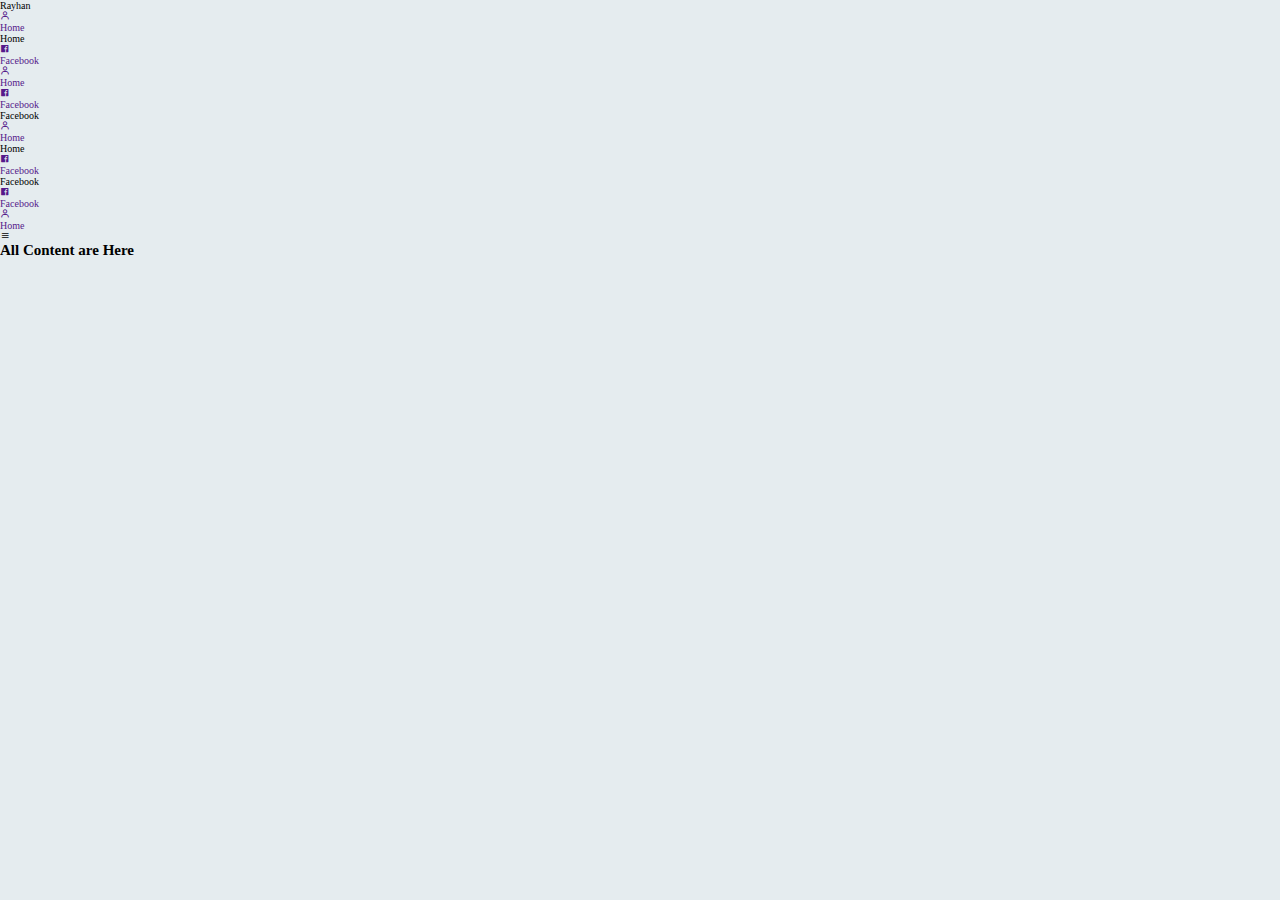
==== chat app/index.html @ 220a7b5f ":tada: project initialized" ====
<!DOCTYPE html>
<html lang="en">

<head>
    <meta charset="UTF-8">
    <meta name="viewport" content="width=device-width, initial-scale=1.0">
    <title>Document</title>
    <link rel="stylesheet" href="style.css">
    <link href='https://unpkg.com/boxicons@2.1.4/css/boxicons.min.css' rel='stylesheet'>
</head>

<body>
    <div class="container">
        <div class="sidebar">
            <div class="profile">
                <div class="logo">Rayhan</div>
            </div>
            <div class="nav">
                <ul>
                    <li>
                        <a href="">
                            <i class='bx bx-user'></i>
                            <p>Home</p>
                        </a>
                        <div class="tooltip">Home</div>
                        <ul class="sub-menu">
                            <li>
                                <a href="">
                                    <i class='bx bxl-facebook-square'></i>
                                    <p>Facebook</p>
                                </a>
                            </li>
                            <li>
                                <a href="">
                                    <i class='bx bx-user'></i>
                                    <p>Home</p>
                                </a>
                            </li>
                        </ul>
                    </li>
                    <li>
                        <a href="">
                            <i class='bx bxl-facebook-square'></i>
                            <p>Facebook</p>
                        </a>
                        <div class="tooltip">Facebook</div>
                    </li>
                    <li>
                        <a href="">
                            <i class='bx bx-user'></i>
                            <p>Home</p>
                        </a>
                        <div class="tooltip">Home</div>
                    </li>
                    <li>
                        <a href="">
                            <i class='bx bxl-facebook-square'></i>
                            <p>Facebook</p>
                        </a>
                        <div class="tooltip">Facebook</div>
                        <ul class="sub-menu">
                            <li>
                                <a href="">
                                    <i class='bx bxl-facebook-square'></i>
                                    <p>Facebook</p>
                                </a>
                            </li>
                            <li>
                                <a href="">
                                    <i class='bx bx-user'></i>
                                    <p>Home</p>
                                </a>
                            </li>
                        </ul>
                    </li>
                </ul>
            </div>
        </div>
        <div class="content_wrapper">
            <div class="btn">
                <i class='bx bx-menu'></i>
            </div>
            <h2>All Content are Here</h2>
        </div>
    </div>
    <script src="index.js"></script>
</body>

</html>
---- chat app/style.css ----
@import url("https://fonts.googleapis.com/css?family=Manrope:300,400,500,600,700&display=swap&subset=latin-ext");

:root {
 --body-bg-color: #e5ecef;
 --theme-primary-bg-color: #FAFCFF;
 --theme-secondary-bg-color: #F6F8FC;
 --theme-color: #296FFF;
 --nav-icon-hover: var(--theme-color);
 --input-bg: #EFF2F5;
 --input-chat-color: #a2a2a2;
 --border-color: #F6F9FD;
 --icon-color: #EEEFF3;
 --send-chat-text-bg: var(--theme-color);
 --received-chat-text-bg: #ffffff;
 --clr-text-title: #7C7C7F;
 --clr-text-subtitle: #BDBEC0;
 --button-color: var(--theme-color);
 --msg-hover-bg: rgba(238, 242, 244, 0.4);
 --overlay-bg: linear-gradient(
  to bottom,
  rgba(255, 255, 255, 0) 0%,
  rgba(255, 255, 255, 1) 65%,
  rgba(255, 255, 255, 1) 100%
 );

 /* basic colors */
  --clr-danger:#D64C4C;
  --clr-info:#2A9DF4;
  --clr-warning:#EEBA56;
  --clr-success:#3BAF6D;
 /* typography */
  --font-manrope:'Manrope sans'
  --fs-h1:6rem;
  --fs-h2:5rem;
  --fs-h3:4rem;
  --fs-h4:3rem;
  --fs-h5:2rem;
  --fs-h6:1rem;
}

[data-theme="purple"] {
 --theme-color: #9f7aea;
 --button-color: #9f7aea;
 --button-bg-color: rgba(159, 122, 234, 0.12);
}

[data-theme="green"] {
 --theme-color: #38b2ac;
 --button-color: #38b2ac;
 --button-bg-color: rgba(56, 178, 171, 0.15);
}

[data-theme="orange"] {
 --theme-color: #ed8936;
 --button-color: #ed8936;
 --button-bg-color: rgba(237, 137, 54, 0.12);
}

.dark-mode {
    --body-bg-color: #e5ecef;
    --theme-primary-bg-color: #212229;
    --theme-secondary-bg-color: #131517;
    --theme-color: #296FFF;
    --nav-icon-hover: var(--theme-color);
    --input-bg: #141619;
    --input-chat-color: #141619;
    --border-color: #1C1D22;
    --icon-color: #151618;
    --send-chat-text-bg: var(--theme-color);
    --received-chat-text-bg: #ffffff;
    --clr-text-title: #FAFAFC;
    --clr-text-subtitle: #BDBEC0;
    --button-color: var(--theme-color);
    --msg-hover-bg: rgba(238, 242, 244, 0.4);
    --overlay-bg: linear-gradient(
     to bottom,
     rgba(255, 255, 255, 0) 0%,
     rgba(255, 255, 255, 1) 65%,
     rgba(255, 255, 255, 1) 100%
    );
}

.blue {
 background-color: #296FFF;
}

.purple {
 background-color: #9f7aea;
}

.green {
 background-color: #38b2ac;
}

.orange {
 background-color: #ed8936;
}

* {
 outline: none;
 box-sizing: border-box;
}

img {
 max-width: 100%;
}

*{
  margin: 0;
  padding: 0;
}

body {
 background-color: var(--body-bg-color);
 font-family: var(--font-manrope);
}

html {
 box-sizing: border-box;
 -webkit-font-smoothing: antialiased;
 font-size: 62.5%;
}

ul li{
  list-style: none;
}
a{
  text-decoration: none;
}
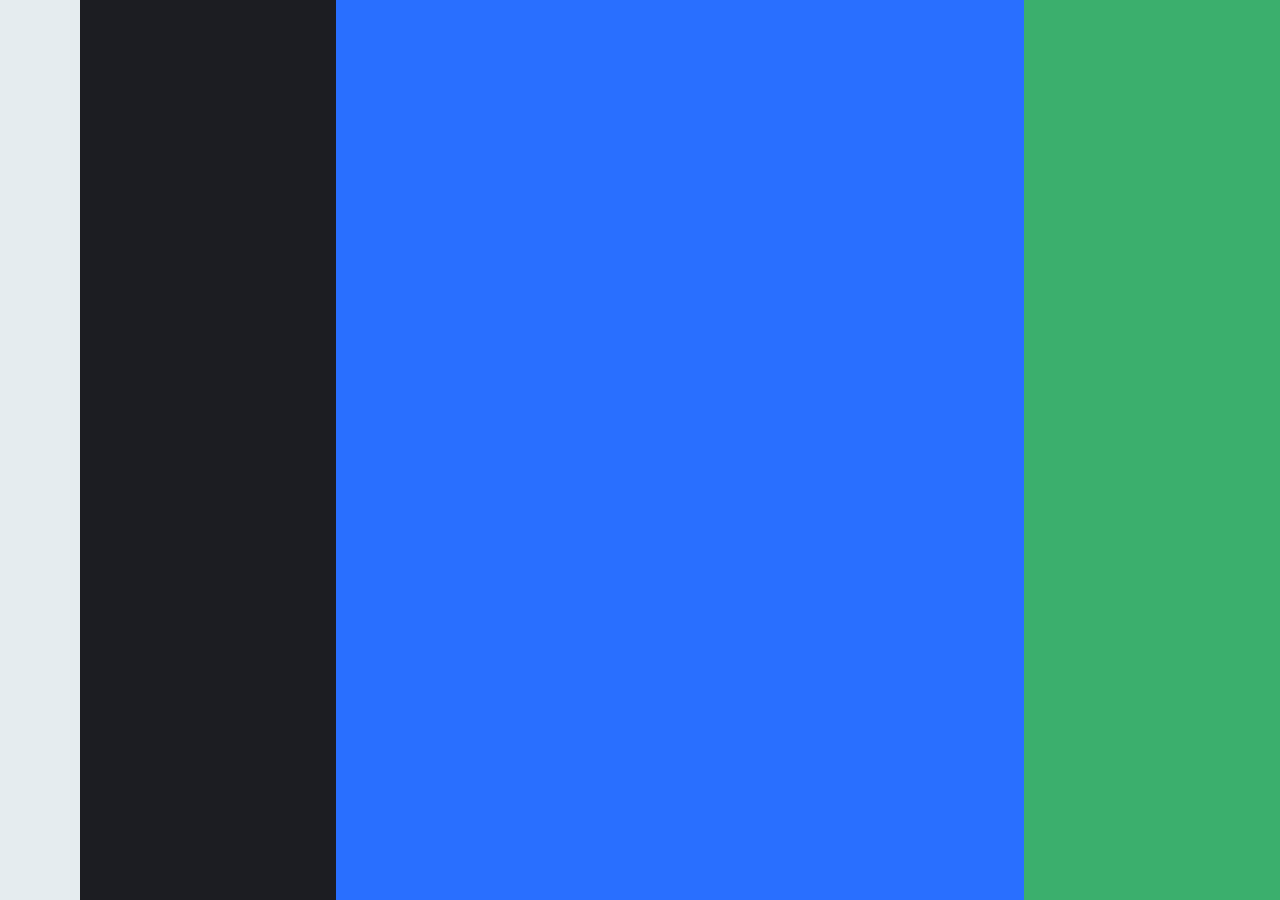
==== commit b1cb6353: ":zap: layout done" ====
--- a/chat app/index.html
+++ b/chat app/index.html
@@ -6,82 +6,41 @@
     <meta name="viewport" content="width=device-width, initial-scale=1.0">
     <title>Document</title>
     <link rel="stylesheet" href="style.css">
-    <link href='https://unpkg.com/boxicons@2.1.4/css/boxicons.min.css' rel='stylesheet'>
-</head>
-
+    <link rel="stylesheet" href="https://cdnjs.cloudflare.com/ajax/libs/font-awesome/6.5.2/css/all.min.css" integrity="sha512-SnH5WK+bZxgPHs44uWIX+LLJAJ9/2PkPKZ5QiAj6Ta86w+fsb2TkcmfRyVX3pBnMFcV7oQPJkl9QevSCWr3W6A==" crossorigin="anonymous" referrerpolicy="no-referrer" /></head>
 <body>
     <div class="container">
-        <div class="sidebar">
-            <div class="profile">
-                <div class="logo">Rayhan</div>
-            </div>
-            <div class="nav">
-                <ul>
-                    <li>
-                        <a href="">
-                            <i class='bx bx-user'></i>
-                            <p>Home</p>
-                        </a>
-                        <div class="tooltip">Home</div>
-                        <ul class="sub-menu">
-                            <li>
-                                <a href="">
-                                    <i class='bx bxl-facebook-square'></i>
-                                    <p>Facebook</p>
-                                </a>
-                            </li>
-                            <li>
-                                <a href="">
-                                    <i class='bx bx-user'></i>
-                                    <p>Home</p>
-                                </a>
-                            </li>
-                        </ul>
-                    </li>
-                    <li>
-                        <a href="">
-                            <i class='bx bxl-facebook-square'></i>
-                            <p>Facebook</p>
-                        </a>
-                        <div class="tooltip">Facebook</div>
-                    </li>
-                    <li>
-                        <a href="">
-                            <i class='bx bx-user'></i>
-                            <p>Home</p>
-                        </a>
-                        <div class="tooltip">Home</div>
-                    </li>
-                    <li>
-                        <a href="">
-                            <i class='bx bxl-facebook-square'></i>
-                            <p>Facebook</p>
-                        </a>
-                        <div class="tooltip">Facebook</div>
-                        <ul class="sub-menu">
-                            <li>
-                                <a href="">
-                                    <i class='bx bxl-facebook-square'></i>
-                                    <p>Facebook</p>
-                                </a>
-                            </li>
-                            <li>
-                                <a href="">
-                                    <i class='bx bx-user'></i>
-                                    <p>Home</p>
-                                </a>
-                            </li>
-                        </ul>
-                    </li>
-                </ul>
-            </div>
+        <div class="nav">
+            <ul>
+                <li>
+                    <a href="">
+                        <i class="fa-solid fa-bars"></i>
+                    </a>
+                </li>
+                <li>
+                    <a href="">
+                        <i class="fa-solid fa-phone"></i>
+                    </a>
+                </li>
+                <li>
+                    <a href="">
+                        <i class="fa-regular fa-comment"></i>
+                    </a>
+                </li>
+                <li>
+                    <a href="">
+                        <i class="fa-solid fa-users"></i>
+                    </a>
+                </li>
+                <li>
+                    <a href="">
+                        <i class="fa-solid fa-gear"></i>
+                    </a>
+                </li>
+            </ul>
         </div>
-        <div class="content_wrapper">
-            <div class="btn">
-                <i class='bx bx-menu'></i>
-            </div>
-            <h2>All Content are Here</h2>
-        </div>
+        <div class="chat_list"></div>
+        <div class="chat_box"></div>
+        <div class="chat_info"></div>
     </div>
     <script src="index.js"></script>
 </body>
--- a/chat app/style.css
+++ b/chat app/style.css
@@ -108,11 +108,13 @@
 *{
   margin: 0;
   padding: 0;
+  box-sizing: border-box;
 }
 
 body {
  background-color: var(--body-bg-color);
  font-family: var(--font-manrope);
+ height: 100vh;
 }
 
 html {
@@ -126,4 +128,31 @@
 }
 a{
   text-decoration: none;
+}
+
+
+   /* Nav */
+.nav,.chat_box,.chat_info,.chat_list{
+  height: 100%;
+}
+.nav{
+  /* background-color: #131517; */
+  width: 80px;
+}
+.chat_list{
+  background-color: #1C1D22;
+  flex-basis: 20%;
+}
+.chat_box{
+  background-color: #296FFF;
+  flex-grow: 1;
+}
+.chat_info{
+  background-color: #3BAF6D;
+  flex-basis: 20%;
+}
+
+.container{
+  display: flex;
+  height: 100%;
 }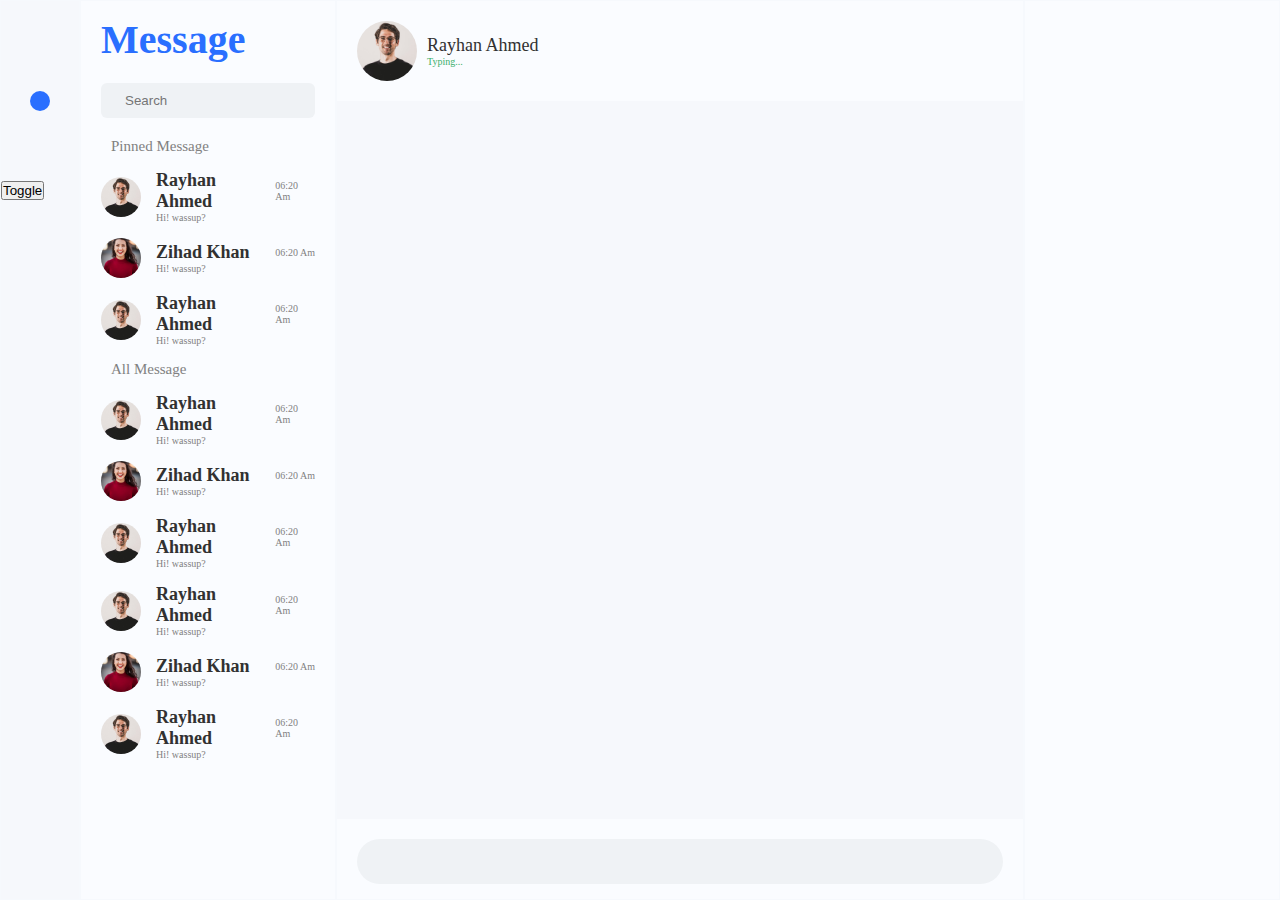
==== commit d0921d01: ":zap: done chat footer and header" ====
--- a/chat app/index.html
+++ b/chat app/index.html
@@ -10,36 +10,211 @@
 <body>
     <div class="container">
         <div class="nav">
-            <ul>
-                <li>
-                    <a href="">
-                        <i class="fa-solid fa-bars"></i>
-                    </a>
-                </li>
-                <li>
-                    <a href="">
-                        <i class="fa-solid fa-phone"></i>
-                    </a>
-                </li>
-                <li>
-                    <a href="">
-                        <i class="fa-regular fa-comment"></i>
-                    </a>
-                </li>
-                <li>
-                    <a href="">
-                        <i class="fa-solid fa-users"></i>
-                    </a>
-                </li>
-                <li>
-                    <a href="">
-                        <i class="fa-solid fa-gear"></i>
-                    </a>
-                </li>
-            </ul>
+            <div class="nav_divider">
+                <ul>
+                    <li>
+                        <a href="">
+                            <i class="fa-solid fa-bars"></i>
+                        </a>
+                    </li>
+                    <li>
+                        <a href="">
+                            <i class="fa-solid fa-phone"></i>
+                        </a>
+                    </li>
+                    <li class="active">
+                        <a href="">
+                            <i class="fa-regular fa-comment"></i>
+                        </a>
+                    </li>
+                    <li>
+                        <a href="">
+                            <i class="fa-solid fa-users"></i>
+                        </a>
+                    </li>
+                    <li>
+                        <a href="">
+                            <i class="fa-solid fa-gear"></i>
+                        </a>
+                    </li>
+                </ul>
+                <button class="dark-light">Toggle</button>
+            </div>
         </div>
-        <div class="chat_list"></div>
-        <div class="chat_box"></div>
+        <div class="chat_list">
+            <div class="title">
+                Message
+            </div>
+            <div class="search_box">
+                <i class="fa-solid fa-magnifying-glass"></i>
+                <input type="text" name="search" id="" placeholder="Search">
+            </div>
+            <div class="msg_type">
+                <i class="fa-solid fa-thumbtack"></i>
+                <p>Pinned Message</p>
+            </div>
+            <div class="user">
+                <img src="./assets/user1.jpg" alt="">
+                <div class="user_info">
+                    <div class="info_top">
+                        <p class="title">Rayhan Ahmed</p>
+                        <p class="time">06:20 Am</p>
+                    </div>
+                    <div class="info_bottom">
+                        <p class="short-msg">Hi! wassup?</p>
+                        <!-- <p class="time">06:20 Am</p> -->
+                    </div>
+                </div>
+            </div>
+            <div class="user">
+                <img src="./assets/user2.jpg" alt="">
+                <div class="user_info">
+                    <div class="info_top">
+                        <p class="title">Zihad Khan</p>
+                        <p class="time">06:20 Am</p>
+                    </div>
+                    <div class="info_bottom">
+                        <p class="short-msg">Hi! wassup?</p>
+                        <!-- <p class="time">06:20 Am</p> -->
+                    </div>
+                </div>
+            </div>
+            <div class="user">
+                <img src="./assets/user1.jpg" alt="">
+                <div class="user_info">
+                    <div class="info_top">
+                        <p class="title">Rayhan Ahmed</p>
+                        <p class="time">06:20 Am</p>
+                    </div>
+                    <div class="info_bottom">
+                        <p class="short-msg">Hi! wassup?</p>
+                        <!-- <p class="time">06:20 Am</p> -->
+                    </div>
+                </div>
+            </div>
+            <div class="msg_type">
+                <i class="fa-regular fa-message"></i>
+                <p>All Message</p>
+            </div>
+            <div class="user">
+                <img src="./assets/user1.jpg" alt="">
+                <div class="user_info">
+                    <div class="info_top">
+                        <p class="title">Rayhan Ahmed</p>
+                        <p class="time">06:20 Am</p>
+                    </div>
+                    <div class="info_bottom">
+                        <p class="short-msg">Hi! wassup?</p>
+                        <!-- <p class="time">06:20 Am</p> -->
+                    </div>
+                </div>
+            </div>
+            <div class="user">
+                <img src="./assets/user2.jpg" alt="">
+                <div class="user_info">
+                    <div class="info_top">
+                        <p class="title">Zihad Khan</p>
+                        <p class="time">06:20 Am</p>
+                    </div>
+                    <div class="info_bottom">
+                        <p class="short-msg">Hi! wassup?</p>
+                        <!-- <p class="time">06:20 Am</p> -->
+                    </div>
+                </div>
+            </div>
+            <div class="user">
+                <img src="./assets/user1.jpg" alt="">
+                <div class="user_info">
+                    <div class="info_top">
+                        <p class="title">Rayhan Ahmed</p>
+                        <p class="time">06:20 Am</p>
+                    </div>
+                    <div class="info_bottom">
+                        <p class="short-msg">Hi! wassup?</p>
+                        <!-- <p class="time">06:20 Am</p> -->
+                    </div>
+                </div>
+            </div>
+            <div class="user">
+                <img src="./assets/user1.jpg" alt="">
+                <div class="user_info">
+                    <div class="info_top">
+                        <p class="title">Rayhan Ahmed</p>
+                        <p class="time">06:20 Am</p>
+                    </div>
+                    <div class="info_bottom">
+                        <p class="short-msg">Hi! wassup?</p>
+                        <!-- <p class="time">06:20 Am</p> -->
+                    </div>
+                </div>
+            </div>
+            <div class="user">
+                <img src="./assets/user2.jpg" alt="">
+                <div class="user_info">
+                    <div class="info_top">
+                        <p class="title">Zihad Khan</p>
+                        <p class="time">06:20 Am</p>
+                    </div>
+                    <div class="info_bottom">
+                        <p class="short-msg">Hi! wassup?</p>
+                        <!-- <p class="time">06:20 Am</p> -->
+                    </div>
+                </div>
+            </div>
+            <div class="user">
+                <img src="./assets/user1.jpg" alt="">
+                <div class="user_info">
+                    <div class="info_top">
+                        <p class="title">Rayhan Ahmed</p>
+                        <p class="time">06:20 Am</p>
+                    </div>
+                    <div class="info_bottom">
+                        <p class="short-msg">Hi! wassup?</p>
+                        <!-- <p class="time">06:20 Am</p> -->
+                    </div>
+                </div>
+            </div>
+        </div>
+        <div class="chat_box">
+            <div class="chat_header">
+                <div class="left">
+                    <img class="profile_icon" src="./assets/user1.jpg" alt="">
+                <div class="user_info">
+                        <p class="title">Rayhan Ahmed</p>
+                        <p class=" success">Typing...</p>
+                </div>
+                </div>
+                <div class="right">
+                    <ul>
+                        <li class="active">
+                            <a href="">
+                                <i class="fa-regular fa-comment"></i>
+                            </a>
+                        </li>
+                        <li>
+                            <a href="">
+                                <i class="fa-solid fa-users"></i>
+                            </a>
+                        </li>
+                        <li class="setting_icon">
+                            <a href="">
+                                <i class="fa-solid fa-gear"></i>
+                            </a>
+                        </li>
+                    </ul>
+                </div>
+            </div>
+            <div class="box"></div>
+            <div class="chat_footer">
+                <div class="chat_input">
+                    <i class="fa-solid fa-microphone"></i>
+                    <input type="text">
+                            <i class="fa-regular fa-comment"></i>
+                            <i class="fa-solid fa-users"></i>
+                            <i class="fa-solid fa-gear"></i>
+                </div>
+            </div>
+        </div>
         <div class="chat_info"></div>
     </div>
     <script src="index.js"></script>
--- a/chat app/style.css
+++ b/chat app/style.css
@@ -12,8 +12,8 @@
  --icon-color: #EEEFF3;
  --send-chat-text-bg: var(--theme-color);
  --received-chat-text-bg: #ffffff;
- --clr-text-title: #7C7C7F;
- --clr-text-subtitle: #BDBEC0;
+ --clr-text-title: #313131;
+ --clr-text-subtitle: #818181;
  --button-color: var(--theme-color);
  --msg-hover-bg: rgba(238, 242, 244, 0.4);
  --overlay-bg: linear-gradient(
@@ -28,6 +28,10 @@
   --clr-info:#2A9DF4;
   --clr-warning:#EEBA56;
   --clr-success:#3BAF6D;
+
+  --gap-normal:1rem;
+  --gap-medium:1.5rem;
+
  /* typography */
   --font-manrope:'Manrope sans'
   --fs-h1:6rem;
@@ -36,6 +40,13 @@
   --fs-h4:3rem;
   --fs-h5:2rem;
   --fs-h6:1rem;
+  
+  --fs-small:1.2rem;
+  --fs-normal:1.4rem;
+  --fs-medium:1.6rem;
+  --fs-lg:1.8rem;
+  --fs-xl:2rem;
+  --fs-xxl:2.2rem;
 }
 
 [data-theme="purple"] {
@@ -100,7 +111,9 @@
  outline: none;
  box-sizing: border-box;
 }
-
+.success{
+  color:var(--clr-success)
+}
 img {
  max-width: 100%;
 }
@@ -136,23 +149,192 @@
   height: 100%;
 }
 .nav{
-  /* background-color: #131517; */
+  background-color: var(--theme-secondary-bg-color);
   width: 80px;
+  padding:2rem 0;
+  border: 1px solid var(--border-color);
 }
 .chat_list{
-  background-color: #1C1D22;
+  background-color: var(--theme-primary-bg-color);
   flex-basis: 20%;
+  border: 1px solid var(--border-color);
 }
 .chat_box{
-  background-color: #296FFF;
+  background-color: var(--theme-secondary-bg-color);
   flex-grow: 1;
+  border: 1px solid var(--border-color);
 }
 .chat_info{
-  background-color: #3BAF6D;
+  background-color: var(--theme-primary-bg-color);
   flex-basis: 20%;
+  border: 1px solid var(--border-color);
 }
 
 .container{
   display: flex;
   height: 100%;
+}
+
+.nav ul{
+  display: flex;
+  flex-direction: column;
+  justify-content: center;
+  align-items: center;
+  gap: var(--gap-medium);
+}
+.nav ul li{
+  border-radius: 1rem;
+  padding: 1rem;
+  cursor: pointer;
+}
+.nav ul li.active{
+  background-color: var(--theme-color);
+}
+.nav ul li a i{
+  color: var(--clr-text-subtitle);
+  font-size: var(--fs-h5);
+}
+.nav ul li.active a i{
+  color: white;
+}
+
+  /* chat list */
+.chat_list{
+  padding:1.5rem 2rem;
+}
+.chat_list .title{
+  font-size: var(--fs-h3);
+  color: var(--theme-color);
+  font-weight: 700;
+}
+.chat_list input{
+  outline: none;
+  border: none;
+  background:none;
+  padding:1rem .4rem;
+  width: 100%;
+  color: var(--clr-text-subtitle);
+}
+.search_box{
+  background-color: var(--input-bg);
+  border-radius: .6rem;
+  margin:2rem 0;
+  display: flex;
+  gap: var(--gap-normal);
+  align-items: center;
+}
+.search_box i{
+  font-size: 1.5rem;
+  padding-left: 1rem;
+  color: var(--clr-text-subtitle);
+}
+.msg_type{
+  display: flex;
+  gap: var(--gap-normal);
+  color: var(--clr-text-subtitle);
+  font-size: 1.5rem;
+}
+
+.user{
+  display: flex;
+  align-items: center;
+  gap: var(--gap-medium);
+  margin:1.5rem 0;
+  cursor: pointer;
+}
+.user:last-child{
+  margin-bottom: 0;
+}
+.user img{
+  width: 4rem;
+  height: 4rem;
+  object-fit: cover;
+  border-radius: 50%;
+}
+.user_info{
+  flex:1;
+}
+.user .info_top{
+  display: flex;
+  justify-content: space-between;
+  align-items: center;
+}
+.user_info .title{
+  color: var(--clr-text-title);
+  font-size: var(--fs-lg);
+}
+.user_info .time{
+  color: var(--clr-text-subtitle);
+}
+.user_info .short-msg{
+  color: var(--clr-text-subtitle);
+}
+
+/* chat box style  */
+.chat_box{
+  display: flex;
+  flex-direction: column;
+}
+.box{
+  flex-grow: 1;
+}
+.chat_footer{
+  height: 8rem;
+  background-color: var(--theme-primary-bg-color);
+}
+.chat_header{
+  height: 10rem;
+  background-color: var(--theme-primary-bg-color);
+  padding:2rem 2rem;
+  display: flex;
+  justify-content: space-between;
+  align-items: center;
+}
+.chat_header .left{
+  display: flex;
+  align-items: center;
+  gap: var(--gap-normal);
+}
+.profile_icon{
+  width: 6rem;
+  height: 6rem;
+  object-fit: cover;
+  border-radius: 50%;
+}
+a{
+  text-decoration: none;
+}
+.chat_header .right ul{
+  display: flex;
+  align-items: center;
+  gap: var(--gap-medium);
+}
+.chat_header .right ul li a{
+  font-size: var(--fs-h5);
+}
+.chat_header .right ul li a i{
+  color: var(--clr-text-subtitle);
+}
+.chat_footer{
+  padding:2rem 2rem;
+}
+.chat_footer input{
+  outline: none;
+  border: none;
+  background:none;
+  padding:1rem .4rem;
+  width: 100%;
+  color: var(--clr-text-subtitle);
+}
+.chat_input{
+  background-color: var(--input-bg);
+  border-radius: 3rem;
+  display: flex;
+  gap: var(--gap-normal);
+  align-items: center;
+  padding:.5rem 2rem;
+}
+.chat_input i{
+  font-size: var(--fs-h5);
+  color: var(--clr-text-subtitle);
 }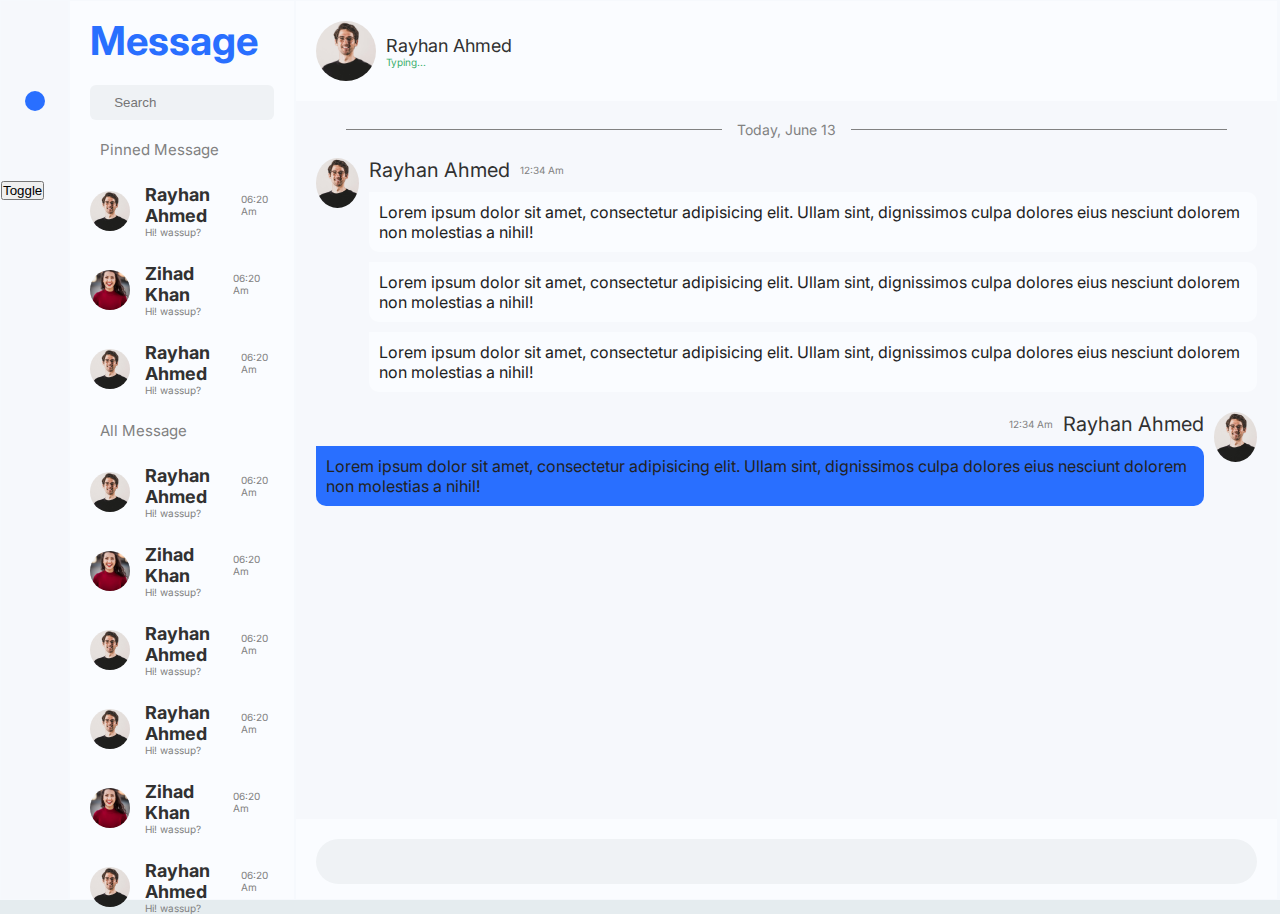
==== commit f70bb70f: ":zap: theme layout for chat app done" ====
--- a/chat app/index.html
+++ b/chat app/index.html
@@ -6,7 +6,11 @@
     <meta name="viewport" content="width=device-width, initial-scale=1.0">
     <title>Document</title>
     <link rel="stylesheet" href="style.css">
-    <link rel="stylesheet" href="https://cdnjs.cloudflare.com/ajax/libs/font-awesome/6.5.2/css/all.min.css" integrity="sha512-SnH5WK+bZxgPHs44uWIX+LLJAJ9/2PkPKZ5QiAj6Ta86w+fsb2TkcmfRyVX3pBnMFcV7oQPJkl9QevSCWr3W6A==" crossorigin="anonymous" referrerpolicy="no-referrer" /></head>
+    <link rel="stylesheet" href="https://cdnjs.cloudflare.com/ajax/libs/font-awesome/6.5.2/css/all.min.css"
+        integrity="sha512-SnH5WK+bZxgPHs44uWIX+LLJAJ9/2PkPKZ5QiAj6Ta86w+fsb2TkcmfRyVX3pBnMFcV7oQPJkl9QevSCWr3W6A=="
+        crossorigin="anonymous" referrerpolicy="no-referrer" />
+</head>
+
 <body>
     <div class="container">
         <div class="nav">
@@ -179,10 +183,10 @@
             <div class="chat_header">
                 <div class="left">
                     <img class="profile_icon" src="./assets/user1.jpg" alt="">
-                <div class="user_info">
+                    <div class="user_info">
                         <p class="title">Rayhan Ahmed</p>
                         <p class=" success">Typing...</p>
-                </div>
+                    </div>
                 </div>
                 <div class="right">
                     <ul>
@@ -197,25 +201,68 @@
                             </a>
                         </li>
                         <li class="setting_icon">
-                            <a href="">
                                 <i class="fa-solid fa-gear"></i>
-                            </a>
                         </li>
                     </ul>
                 </div>
             </div>
-            <div class="box"></div>
+            <div class="box">
+                <div class="today_date">
+                    <div class="line"></div>
+                    <p>Today, June 13</p>
+                    <div class="line"></div>
+                </div>
+                <div class="chat left">
+                    <div class="chat_profile">
+                        <img src="./assets/user1.jpg" alt="">
+                    </div>
+                    <div class="chat_messages">
+                        <div class="user_name_time">
+                            <p class="title">Rayhan Ahmed</p>
+                            <p>12:34 Am</p>
+                        </div>
+                        <div class="msg">
+                            <p>Lorem ipsum dolor sit amet, consectetur adipisicing elit. Ullam sint, dignissimos culpa
+                                dolores eius nesciunt dolorem non molestias a nihil!</p>
+                        </div>
+                        <div class="msg">
+                            <p>Lorem ipsum dolor sit amet, consectetur adipisicing elit. Ullam sint, dignissimos culpa
+                                dolores eius nesciunt dolorem non molestias a nihil!</p>
+                        </div>
+                        <div class="msg">
+                            <p>Lorem ipsum dolor sit amet, consectetur adipisicing elit. Ullam sint, dignissimos culpa
+                                dolores eius nesciunt dolorem non molestias a nihil!</p>
+                        </div>
+                    </div>
+                </div>
+                <div class="chat right">
+                    
+                    <div class="chat_messages">
+                        <div class="user_name_time">
+                            <p>12:34 Am</p>
+                            <p class="title">Rayhan Ahmed</p>
+                        </div>
+                        <div class="msg">
+                            <p>Lorem ipsum dolor sit amet, consectetur adipisicing elit. Ullam sint, dignissimos culpa
+                                dolores eius nesciunt dolorem non molestias a nihil!</p>
+                        </div>
+                    </div>
+                    <div class="chat_profile">
+                        <img src="./assets/user1.jpg" alt="">
+                    </div>
+                </div>
+            </div>
             <div class="chat_footer">
                 <div class="chat_input">
                     <i class="fa-solid fa-microphone"></i>
                     <input type="text">
-                            <i class="fa-regular fa-comment"></i>
-                            <i class="fa-solid fa-users"></i>
-                            <i class="fa-solid fa-gear"></i>
+                    <i class="fa-regular fa-comment"></i>
+                    <i class="fa-solid fa-users"></i>
+                    <i class="fa-solid fa-gear"></i>
                 </div>
             </div>
         </div>
-        <div class="chat_info"></div>
+        <div class="chat_info "></div>
     </div>
     <script src="index.js"></script>
 </body>
--- a/chat app/style.css
+++ b/chat app/style.css
@@ -1,340 +1,451 @@
-@import url("https://fonts.googleapis.com/css?family=Manrope:300,400,500,600,700&display=swap&subset=latin-ext");
+@import url('https://fonts.googleapis.com/css2?family=Inter:wght@100..900&display=swap');
 
 :root {
- --body-bg-color: #e5ecef;
- --theme-primary-bg-color: #FAFCFF;
- --theme-secondary-bg-color: #F6F8FC;
- --theme-color: #296FFF;
- --nav-icon-hover: var(--theme-color);
- --input-bg: #EFF2F5;
- --input-chat-color: #a2a2a2;
- --border-color: #F6F9FD;
- --icon-color: #EEEFF3;
- --send-chat-text-bg: var(--theme-color);
- --received-chat-text-bg: #ffffff;
- --clr-text-title: #313131;
- --clr-text-subtitle: #818181;
- --button-color: var(--theme-color);
- --msg-hover-bg: rgba(238, 242, 244, 0.4);
- --overlay-bg: linear-gradient(
-  to bottom,
-  rgba(255, 255, 255, 0) 0%,
-  rgba(255, 255, 255, 1) 65%,
-  rgba(255, 255, 255, 1) 100%
- );
-
- /* basic colors */
-  --clr-danger:#D64C4C;
-  --clr-info:#2A9DF4;
-  --clr-warning:#EEBA56;
-  --clr-success:#3BAF6D;
-
-  --gap-normal:1rem;
-  --gap-medium:1.5rem;
-
- /* typography */
-  --font-manrope:'Manrope sans'
-  --fs-h1:6rem;
-  --fs-h2:5rem;
-  --fs-h3:4rem;
-  --fs-h4:3rem;
-  --fs-h5:2rem;
-  --fs-h6:1rem;
-  
-  --fs-small:1.2rem;
-  --fs-normal:1.4rem;
-  --fs-medium:1.6rem;
-  --fs-lg:1.8rem;
-  --fs-xl:2rem;
-  --fs-xxl:2.2rem;
+  --body-bg-color: #e5ecef;
+  --theme-primary-bg-color: #FAFCFF;
+  --theme-secondary-bg-color: #F6F8FC;
+  --theme-color: #296FFF;
+  --nav-icon-hover: var(--theme-color);
+  --input-bg: #EFF2F5;
+  --input-chat-color: #a2a2a2;
+  --border-color: #F6F9FD;
+  --icon-color: #EEEFF3;
+  --send-chat-text-bg: var(--theme-color);
+  --received-chat-text-bg: #ffffff;
+  --clr-text-title: #313131;
+  --clr-text-subtitle: #818181;
+  --clr-chat-text:#222222;
+  --button-color: var(--theme-color);
+  --msg-hover-bg: rgba(238, 242, 244, 0.4);
+  --overlay-bg: linear-gradient(to bottom,
+      rgba(255, 255, 255, 0) 0%,
+      rgba(255, 255, 255, 1) 65%,
+      rgba(255, 255, 255, 1) 100%);
+
+  /* basic colors */
+  --clr-danger: #D64C4C;
+  --clr-info: #2A9DF4;
+  --clr-warning: #EEBA56;
+  --clr-success: #3BAF6D;
+
+  --gap-normal: 1rem;
+  --gap-medium: 1.5rem;
+
+  /* typography */
+  --font-inter: "Inter", sans-serif;
+  --fs-h1: 6rem;
+  --fs-h2: 5rem;
+  --fs-h3: 4rem;
+  --fs-h4: 3rem;
+  --fs-h5: 2rem;
+  --fs-h6: 1rem;
+
+  --fs-small: 1.2rem;
+  --fs-normal: 1.4rem;
+  --fs-medium: 1.6rem;
+  --fs-lg: 1.8rem;
+  --fs-xl: 2rem;
+  --fs-xxl: 2.2rem;
 }
 
 [data-theme="purple"] {
- --theme-color: #9f7aea;
- --button-color: #9f7aea;
- --button-bg-color: rgba(159, 122, 234, 0.12);
+  --theme-color: #9f7aea;
+  --button-color: #9f7aea;
+  --button-bg-color: rgba(159, 122, 234, 0.12);
 }
 
 [data-theme="green"] {
- --theme-color: #38b2ac;
- --button-color: #38b2ac;
- --button-bg-color: rgba(56, 178, 171, 0.15);
+  --theme-color: #38b2ac;
+  --button-color: #38b2ac;
+  --button-bg-color: rgba(56, 178, 171, 0.15);
 }
 
 [data-theme="orange"] {
- --theme-color: #ed8936;
- --button-color: #ed8936;
- --button-bg-color: rgba(237, 137, 54, 0.12);
+  --theme-color: #ed8936;
+  --button-color: #ed8936;
+  --button-bg-color: rgba(237, 137, 54, 0.12);
 }
 
 .dark-mode {
-    --body-bg-color: #e5ecef;
-    --theme-primary-bg-color: #212229;
-    --theme-secondary-bg-color: #131517;
-    --theme-color: #296FFF;
-    --nav-icon-hover: var(--theme-color);
-    --input-bg: #141619;
-    --input-chat-color: #141619;
-    --border-color: #1C1D22;
-    --icon-color: #151618;
-    --send-chat-text-bg: var(--theme-color);
-    --received-chat-text-bg: #ffffff;
-    --clr-text-title: #FAFAFC;
-    --clr-text-subtitle: #BDBEC0;
-    --button-color: var(--theme-color);
-    --msg-hover-bg: rgba(238, 242, 244, 0.4);
-    --overlay-bg: linear-gradient(
-     to bottom,
-     rgba(255, 255, 255, 0) 0%,
-     rgba(255, 255, 255, 1) 65%,
-     rgba(255, 255, 255, 1) 100%
-    );
+  --body-bg-color: #e5ecef;
+  --theme-primary-bg-color: #212229;
+  --theme-secondary-bg-color: #131517;
+  --theme-color: #296FFF;
+  --nav-icon-hover: var(--theme-color);
+  --input-bg: #141619;
+  --input-chat-color: #141619;
+  --border-color: #1C1D22;
+  --icon-color: #151618;
+  --send-chat-text-bg: var(--theme-color);
+  --received-chat-text-bg: #ffffff;
+  --clr-text-title: #FAFAFC;
+  --clr-text-subtitle: #BDBEC0;
+  --clr-chat-text:#dbdbdb;
+  --button-color: var(--theme-color);
+  --msg-hover-bg: rgba(238, 242, 244, 0.4);
+  --overlay-bg: linear-gradient(to bottom,
+      rgba(255, 255, 255, 0) 0%,
+      rgba(255, 255, 255, 1) 65%,
+      rgba(255, 255, 255, 1) 100%);
 }
 
 .blue {
- background-color: #296FFF;
+  background-color: #296FFF;
 }
 
 .purple {
- background-color: #9f7aea;
+  background-color: #9f7aea;
 }
 
 .green {
- background-color: #38b2ac;
+  background-color: #38b2ac;
 }
 
 .orange {
- background-color: #ed8936;
+  background-color: #ed8936;
 }
 
 * {
- outline: none;
- box-sizing: border-box;
-}
-.success{
-  color:var(--clr-success)
-}
+  outline: none;
+  box-sizing: border-box;
+}
+
+.success {
+  color: var(--clr-success)
+}
+
 img {
- max-width: 100%;
-}
-
-*{
+  max-width: 100%;
+}
+
+* {
   margin: 0;
   padding: 0;
   box-sizing: border-box;
 }
 
 body {
- background-color: var(--body-bg-color);
- font-family: var(--font-manrope);
- height: 100vh;
+  background-color: var(--body-bg-color);
+  font-family: var(--font-inter);
+  height: 100vh;
 }
 
 html {
- box-sizing: border-box;
- -webkit-font-smoothing: antialiased;
- font-size: 62.5%;
-}
-
-ul li{
+  box-sizing: border-box;
+  -webkit-font-smoothing: antialiased;
+  font-size: 62.5%;
+}
+
+ul li {
   list-style: none;
 }
-a{
+
+a {
   text-decoration: none;
 }
 
 
-   /* Nav */
-.nav,.chat_box,.chat_info,.chat_list{
+/* Nav */
+.nav,
+.chat_box,
+.chat_info,
+.chat_list {
   height: 100%;
 }
-.nav{
+
+.nav {
   background-color: var(--theme-secondary-bg-color);
   width: 80px;
-  padding:2rem 0;
+  padding: 2rem 0;
   border: 1px solid var(--border-color);
 }
-.chat_list{
+
+.chat_list {
   background-color: var(--theme-primary-bg-color);
   flex-basis: 20%;
   border: 1px solid var(--border-color);
 }
-.chat_box{
+
+.chat_box {
   background-color: var(--theme-secondary-bg-color);
   flex-grow: 1;
   border: 1px solid var(--border-color);
-}
-.chat_info{
+  transition: all .4s ease;
+}
+
+.chat_info {
   background-color: var(--theme-primary-bg-color);
-  flex-basis: 20%;
+  flex-basis: 0%;
   border: 1px solid var(--border-color);
-}
-
-.container{
+  transition: all .4s ease;
+}
+
+.container {
   display: flex;
   height: 100%;
 }
 
-.nav ul{
+.nav ul {
   display: flex;
   flex-direction: column;
   justify-content: center;
   align-items: center;
   gap: var(--gap-medium);
 }
-.nav ul li{
+
+.nav ul li {
   border-radius: 1rem;
   padding: 1rem;
   cursor: pointer;
 }
-.nav ul li.active{
+
+.nav ul li.active {
   background-color: var(--theme-color);
 }
-.nav ul li a i{
+
+.nav ul li a i {
   color: var(--clr-text-subtitle);
   font-size: var(--fs-h5);
 }
-.nav ul li.active a i{
+
+.nav ul li.active a i {
   color: white;
 }
 
-  /* chat list */
-.chat_list{
-  padding:1.5rem 2rem;
-}
-.chat_list .title{
+/* chat list */
+.chat_list {
+  padding: 1.5rem 2rem;
+}
+
+.chat_list .title {
   font-size: var(--fs-h3);
   color: var(--theme-color);
   font-weight: 700;
 }
-.chat_list input{
+
+.chat_list input {
   outline: none;
   border: none;
-  background:none;
-  padding:1rem .4rem;
+  background: none;
+  padding: 1rem .4rem;
   width: 100%;
   color: var(--clr-text-subtitle);
 }
-.search_box{
+
+.search_box {
   background-color: var(--input-bg);
   border-radius: .6rem;
-  margin:2rem 0;
-  display: flex;
-  gap: var(--gap-normal);
-  align-items: center;
-}
-.search_box i{
+  margin: 2rem 0;
+  display: flex;
+  gap: var(--gap-normal);
+  align-items: center;
+}
+
+.search_box i {
   font-size: 1.5rem;
   padding-left: 1rem;
   color: var(--clr-text-subtitle);
 }
-.msg_type{
+
+.msg_type {
   display: flex;
   gap: var(--gap-normal);
   color: var(--clr-text-subtitle);
   font-size: 1.5rem;
 }
 
-.user{
+.user {
   display: flex;
   align-items: center;
   gap: var(--gap-medium);
-  margin:1.5rem 0;
+  margin: 2.5rem 0;
   cursor: pointer;
 }
-.user:last-child{
+
+.user:last-child {
   margin-bottom: 0;
 }
-.user img{
+
+.user img {
   width: 4rem;
   height: 4rem;
   object-fit: cover;
   border-radius: 50%;
 }
-.user_info{
-  flex:1;
-}
-.user .info_top{
+
+.user_info {
+  flex: 1;
+}
+
+.user .info_top {
   display: flex;
   justify-content: space-between;
   align-items: center;
 }
-.user_info .title{
+
+.user_info .title {
   color: var(--clr-text-title);
   font-size: var(--fs-lg);
 }
-.user_info .time{
-  color: var(--clr-text-subtitle);
-}
-.user_info .short-msg{
+
+.user_info .time {
+  color: var(--clr-text-subtitle);
+}
+
+.user_info .short-msg {
   color: var(--clr-text-subtitle);
 }
 
 /* chat box style  */
-.chat_box{
+.chat_box {
   display: flex;
   flex-direction: column;
 }
-.box{
+
+.box {
   flex-grow: 1;
 }
-.chat_footer{
+
+.chat_footer {
   height: 8rem;
   background-color: var(--theme-primary-bg-color);
 }
-.chat_header{
+
+.chat_header {
   height: 10rem;
   background-color: var(--theme-primary-bg-color);
-  padding:2rem 2rem;
+  padding: 2rem 2rem;
   display: flex;
   justify-content: space-between;
   align-items: center;
 }
-.chat_header .left{
-  display: flex;
-  align-items: center;
-  gap: var(--gap-normal);
-}
-.profile_icon{
+
+.chat_header .left {
+  display: flex;
+  align-items: center;
+  gap: var(--gap-normal);
+}
+
+.profile_icon {
   width: 6rem;
   height: 6rem;
   object-fit: cover;
   border-radius: 50%;
 }
-a{
+
+a {
   text-decoration: none;
 }
-.chat_header .right ul{
+
+.chat_header .right ul {
   display: flex;
   align-items: center;
   gap: var(--gap-medium);
 }
-.chat_header .right ul li a{
+
+.chat_header .right ul li  {
   font-size: var(--fs-h5);
 }
-.chat_header .right ul li a i{
-  color: var(--clr-text-subtitle);
-}
-.chat_footer{
-  padding:2rem 2rem;
-}
-.chat_footer input{
+
+.chat_header .right ul li  i {
+  color: var(--clr-text-subtitle);
+}
+
+.chat_footer {
+  padding: 2rem 2rem;
+}
+
+.chat_footer input {
   outline: none;
   border: none;
-  background:none;
-  padding:1rem .4rem;
+  background: none;
+  padding: 1rem .4rem;
   width: 100%;
   color: var(--clr-text-subtitle);
 }
-.chat_input{
+
+.chat_input {
   background-color: var(--input-bg);
   border-radius: 3rem;
   display: flex;
   gap: var(--gap-normal);
   align-items: center;
-  padding:.5rem 2rem;
-}
-.chat_input i{
+  padding: .5rem 2rem;
+}
+
+.chat_input i {
   font-size: var(--fs-h5);
   color: var(--clr-text-subtitle);
+}
+
+/* chat box  */
+
+.box {
+  padding: 2rem;
+}
+
+.today_date{
+  display:flex;
+  align-items: center;
+  justify-content: center;
+  gap: var(--gap-medium);
+}
+.today_date .line{
+  flex-basis: 40%;
+  height: 1px;
+  background-color: var(--clr-text-subtitle);
+}
+.today_date p{
+  color: var(--clr-text-subtitle);
+  font-size: var(--fs-normal);
+}
+
+.box .chat{
+  display: flex;
+  gap: var(--gap-normal);
+  margin-top: 2rem;
+}
+.box .chat.right .user_name_time {
+  justify-content: end;
+  /* justify-content: end; */
+}
+.box .chat.right {
+  justify-content: end;
+}
+.box .chat .chat_profile img{
+  width: 5rem;
+  height: 5rem;
+  border-radius: 50%;
+  object-fit: cover;
+}
+.box .chat .chat_messages .user_name_time{
+  display: flex;
+  align-items: center;
+  gap: var(--gap-normal);
+}
+.user_name_time .title{
+  font-size: var(--fs-xl);
+  color: var(--clr-text-title);
+}
+.user_name_time p{
+  color: var(--clr-text-subtitle);
+}
+.chat_messages .msg{
+  background-color: var(--theme-primary-bg-color);
+  padding: 1rem;
+  border-top-right-radius: 1rem;
+  border-bottom-right-radius: 1rem;
+  border-bottom-left-radius: 1rem;
+  margin-top: 1rem;
+}
+.chat.right .chat_messages .msg{
+  background-color: var(--theme-color);
+}
+.chat_messages .msg p{
+  color: var(--clr-chat-text);
+  font-size: var(--fs-medium);
+}
+.chat_info.active{
+  flex-basis: 20%;
+  transition: all .4s ease;
 }